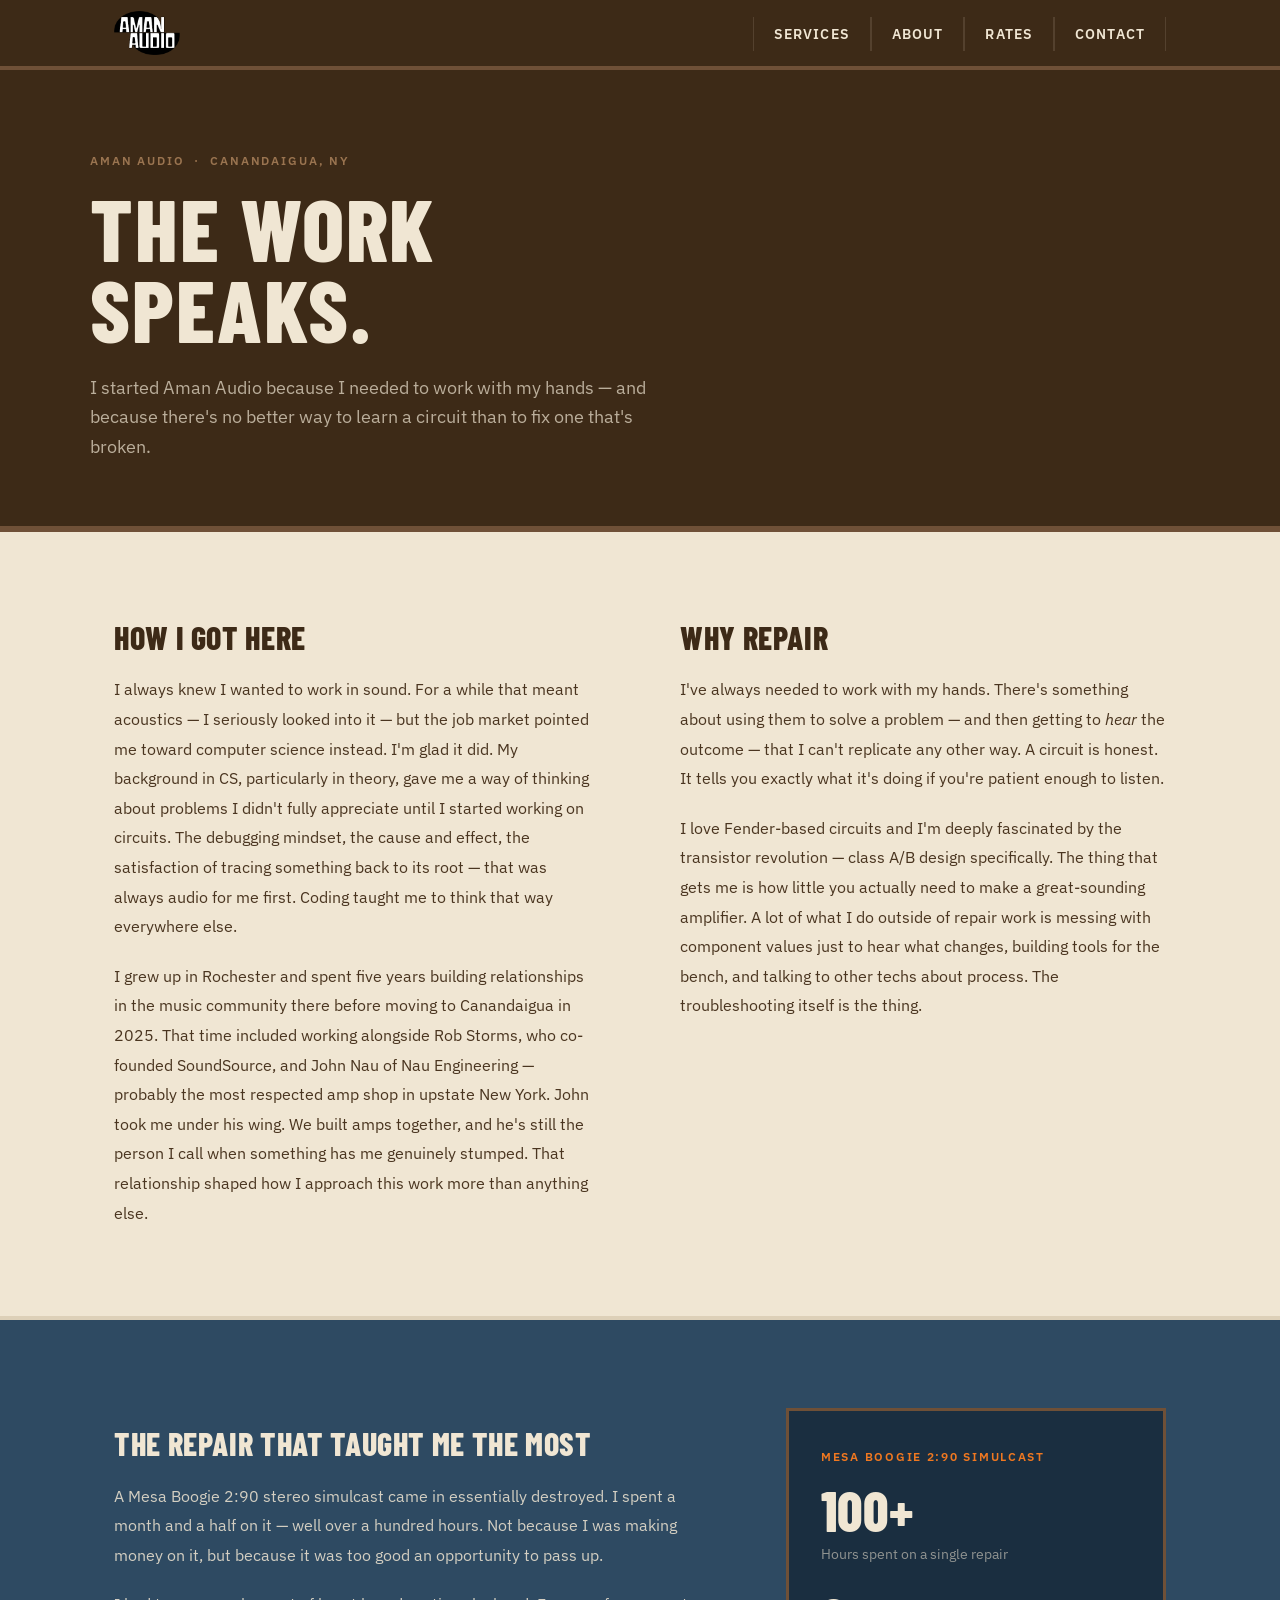
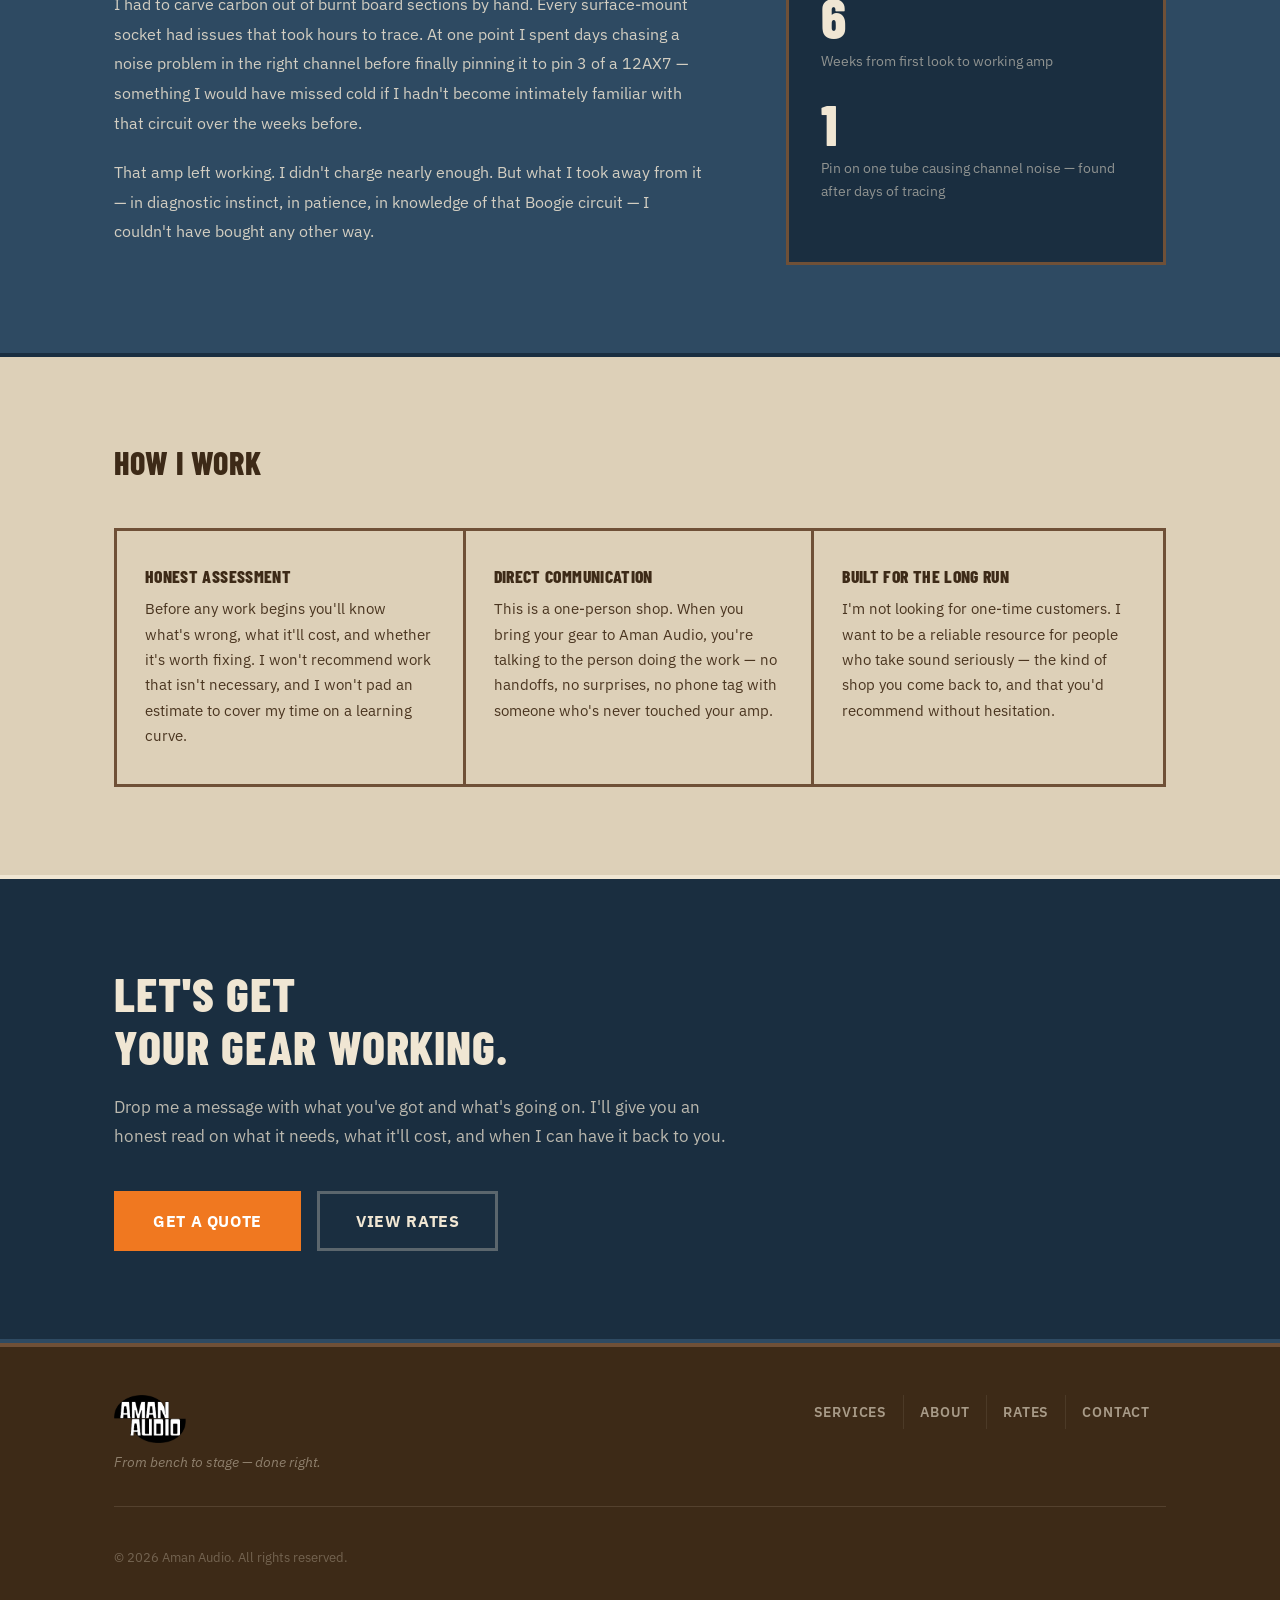
==== about.html @ 06f16668 "Add about page and update nav links Full about page with origin story, Rochester community/mentorshi" ====
<!DOCTYPE html>
<html lang="en">
<head>
  <meta charset="UTF-8" />
  <meta name="viewport" content="width=device-width, initial-scale=1.0" />
  <title>About — Aman Audio | Canandaigua, NY</title>
  <meta name="description" content="The story behind Aman Audio — amp repair, custom builds, and electronics work in Canandaigua, NY." />

  <link rel="canonical" href="https://amanaudio.com/about.html" />
  <link rel="preconnect" href="https://fonts.googleapis.com" />
  <link rel="preconnect" href="https://fonts.gstatic.com" crossorigin />
  <link href="https://fonts.googleapis.com/css2?family=Barlow+Condensed:wght@700;800&family=IBM+Plex+Sans:wght@400;500;600&display=swap" rel="stylesheet" />
  <link rel="stylesheet" href="style.css" />
  <style>
    /* ── Page-specific layout ── */
    .about-hero {
      background: var(--brown-dark);
      border-bottom: 6px solid var(--brown);
      padding: 5rem 1.5rem 4rem;
    }

    .about-hero-inner {
      max-width: 1100px;
      margin: 0 auto;
    }

    .about-hero-label {
      font-size: 0.78rem;
      font-weight: 600;
      letter-spacing: 0.15em;
      text-transform: uppercase;
      color: var(--brown-light);
      margin-bottom: 1rem;
    }

    .about-hero h1 {
      font-size: clamp(3rem, 7vw, 5.5rem);
      color: var(--cream);
      line-height: 0.92;
      margin-bottom: 1.5rem;
    }

    .about-hero-sub {
      font-size: 1.1rem;
      color: var(--cream);
      opacity: 0.7;
      max-width: 52ch;
      line-height: 1.7;
    }

    /* ── Story section ── */
    .story {
      background: var(--cream);
      padding: 5.5rem 0;
      border-bottom: 4px solid var(--cream-dark);
    }

    .story-grid {
      display: grid;
      grid-template-columns: 1fr 1fr;
      gap: 5rem;
      align-items: start;
    }

    .story-col h2 {
      font-size: clamp(1.5rem, 2.5vw, 2rem);
      color: var(--brown-dark);
      margin-bottom: 1.25rem;
    }

    .story-col p {
      color: var(--text-mid);
      font-size: 1rem;
      line-height: 1.85;
      margin-bottom: 1.25rem;
    }

    .story-col p:last-child {
      margin-bottom: 0;
    }

    /* ── Mesa callout ── */
    .mesa {
      background: var(--blue-dark);
      padding: 5.5rem 0;
      border-bottom: 4px solid var(--blue-deeper);
    }

    .mesa-inner {
      display: grid;
      grid-template-columns: 1fr 380px;
      gap: 5rem;
      align-items: center;
    }

    .mesa-text h2 {
      font-size: clamp(1.5rem, 2.5vw, 2rem);
      color: var(--cream);
      margin-bottom: 1.25rem;
    }

    .mesa-text p {
      color: var(--cream);
      opacity: 0.85;
      font-size: 1rem;
      line-height: 1.85;
      margin-bottom: 1.25rem;
    }

    .mesa-text p:last-child {
      margin-bottom: 0;
    }

    .mesa-callout {
      background: var(--blue-deeper);
      border: 3px solid var(--brown);
      padding: 2.25rem 2rem;
    }

    .mesa-callout-label {
      font-size: 0.72rem;
      font-weight: 600;
      letter-spacing: 0.15em;
      text-transform: uppercase;
      color: var(--amber);
      margin-bottom: 1rem;
    }

    .mesa-callout-stat {
      font-family: 'Barlow Condensed', 'Arial Narrow', sans-serif;
      font-size: 3.5rem;
      font-weight: 800;
      line-height: 1;
      color: var(--cream);
      margin-bottom: 0.25rem;
    }

    .mesa-callout-desc {
      font-size: 0.9rem;
      color: var(--cream);
      opacity: 0.55;
      line-height: 1.6;
      margin-bottom: 2rem;
    }

    .mesa-callout-stat + .mesa-callout-desc {
      margin-bottom: 1.5rem;
    }

    /* ── Approach section ── */
    .approach {
      background: var(--cream-dark);
      padding: 5.5rem 0;
      border-bottom: 4px solid var(--cream);
    }

    .approach h2 {
      font-size: clamp(1.5rem, 2.5vw, 2rem);
      color: var(--brown-dark);
      margin-bottom: 3rem;
    }

    .approach-grid {
      display: grid;
      grid-template-columns: repeat(3, 1fr);
      gap: 0;
      border: 3px solid var(--brown);
    }

    .approach-item {
      padding: 2.25rem 1.75rem;
      border-right: 3px solid var(--brown);
    }

    .approach-item:last-child {
      border-right: none;
    }

    .approach-item h3 {
      font-size: 1.1rem;
      color: var(--brown-dark);
      margin-bottom: 0.6rem;
    }

    .approach-item p {
      color: var(--text-mid);
      font-size: 0.93rem;
      line-height: 1.7;
    }

    /* ── CTA section ── */
    .about-cta {
      background: var(--blue-deeper);
      padding: 5.5rem 0;
      border-bottom: 4px solid var(--blue-dark);
    }

    .about-cta-inner {
      max-width: 640px;
    }

    .about-cta h2 {
      font-size: clamp(2rem, 4vw, 3rem);
      color: var(--cream);
      margin-bottom: 1.25rem;
    }

    .about-cta p {
      color: var(--cream);
      opacity: 0.75;
      font-size: 1.05rem;
      line-height: 1.75;
      margin-bottom: 2.5rem;
    }

    .about-cta-links {
      display: flex;
      gap: 1rem;
      flex-wrap: wrap;
    }

    /* ── Responsive ── */
    @media (max-width: 960px) {
      .story-grid,
      .mesa-inner {
        grid-template-columns: 1fr;
        gap: 3rem;
      }

      .approach-grid {
        grid-template-columns: 1fr;
      }

      .approach-item {
        border-right: none;
        border-bottom: 3px solid var(--brown);
      }

      .approach-item:last-child {
        border-bottom: none;
      }
    }

    @media (max-width: 640px) {
      .about-hero {
        padding: 4rem 1.5rem 3rem;
      }

      .story,
      .mesa,
      .approach,
      .about-cta {
        padding: 4rem 0;
      }
    }
  </style>
</head>
<body>

  <!-- HEADER / NAV -->
  <header class="site-header" id="top">
    <nav class="nav-inner">
      <a href="/" class="logo"><img src="logo-bw.png" alt="Aman Audio" class="logo-img" /></a>
      <button class="nav-toggle" aria-label="Toggle navigation" aria-expanded="false">
        <span></span><span></span><span></span>
      </button>
      <ul class="nav-links">
        <li><a href="/#services">Services</a></li>
        <li><a href="/about.html" aria-current="page">About</a></li>
        <li><a href="/rates.html">Rates</a></li>
        <li><a href="/#contact">Contact</a></li>
      </ul>
    </nav>
  </header>

  <main>

    <!-- HERO -->
    <section class="about-hero">
      <div class="about-hero-inner">
        <p class="about-hero-label">Aman Audio &nbsp;·&nbsp; Canandaigua, NY</p>
        <h1>The Work<br>Speaks.</h1>
        <p class="about-hero-sub">
          I started Aman Audio because I needed to work with my hands — and because
          there's no better way to learn a circuit than to fix one that's broken.
        </p>
      </div>
    </section>

    <!-- STORY -->
    <section class="story">
      <div class="container">
        <div class="story-grid">
          <div class="story-col">
            <h2>How I Got Here</h2>
            <p>
              I always knew I wanted to work in sound. For a while that meant acoustics —
              I seriously looked into it — but the job market pointed me toward computer
              science instead. I'm glad it did. My background in CS, particularly in theory,
              gave me a way of thinking about problems I didn't fully appreciate until I
              started working on circuits. The debugging mindset, the cause and effect, the
              satisfaction of tracing something back to its root — that was always audio
              for me first. Coding taught me to think that way everywhere else.
            </p>
            <p>
              I grew up in Rochester and spent five years building relationships in the
              music community there before moving to Canandaigua in 2025. That time
              included working alongside Rob Storms, who co-founded SoundSource, and
              John Nau of Nau Engineering — probably the most respected amp shop in
              upstate New York. John took me under his wing. We built amps together,
              and he's still the person I call when something has me genuinely stumped.
              That relationship shaped how I approach this work more than anything else.
            </p>
          </div>
          <div class="story-col">
            <h2>Why Repair</h2>
            <p>
              I've always needed to work with my hands. There's something about using
              them to solve a problem — and then getting to <em>hear</em> the outcome —
              that I can't replicate any other way. A circuit is honest. It tells you
              exactly what it's doing if you're patient enough to listen.
            </p>
            <p>
              I love Fender-based circuits and I'm deeply fascinated by the transistor
              revolution — class A/B design specifically. The thing that gets me is how
              little you actually need to make a great-sounding amplifier. A lot of what
              I do outside of repair work is messing with component values just to hear
              what changes, building tools for the bench, and talking to other techs
              about process. The troubleshooting itself is the thing.
            </p>
          </div>
        </div>
      </div>
    </section>

    <!-- MESA BOOGIE STORY -->
    <section class="mesa">
      <div class="container">
        <div class="mesa-inner">
          <div class="mesa-text">
            <h2>The Repair That Taught Me the Most</h2>
            <p>
              A Mesa Boogie 2:90 stereo simulcast came in essentially destroyed. I spent
              a month and a half on it — well over a hundred hours. Not because I was
              making money on it, but because it was too good an opportunity to pass up.
            </p>
            <p>
              I had to carve carbon out of burnt board sections by hand. Every
              surface-mount socket had issues that took hours to trace. At one point
              I spent days chasing a noise problem in the right channel before finally
              pinning it to pin 3 of a 12AX7 — something I would have missed cold if I
              hadn't become intimately familiar with that circuit over the weeks before.
            </p>
            <p>
              That amp left working. I didn't charge nearly enough. But what I took away
              from it — in diagnostic instinct, in patience, in knowledge of that Boogie
              circuit — I couldn't have bought any other way.
            </p>
          </div>
          <div class="mesa-callout">
            <p class="mesa-callout-label">Mesa Boogie 2:90 Simulcast</p>
            <div class="mesa-callout-stat">100+</div>
            <p class="mesa-callout-desc">Hours spent on a single repair</p>
            <div class="mesa-callout-stat">6</div>
            <p class="mesa-callout-desc">Weeks from first look to working amp</p>
            <div class="mesa-callout-stat">1</div>
            <p class="mesa-callout-desc">Pin on one tube causing channel noise — found after days of tracing</p>
          </div>
        </div>
      </div>
    </section>

    <!-- APPROACH -->
    <section class="approach">
      <div class="container">
        <h2>How I Work</h2>
        <div class="approach-grid">
          <div class="approach-item">
            <h3>Honest Assessment</h3>
            <p>
              Before any work begins you'll know what's wrong, what it'll cost, and
              whether it's worth fixing. I won't recommend work that isn't necessary,
              and I won't pad an estimate to cover my time on a learning curve.
            </p>
          </div>
          <div class="approach-item">
            <h3>Direct Communication</h3>
            <p>
              This is a one-person shop. When you bring your gear to Aman Audio, you're
              talking to the person doing the work — no handoffs, no surprises, no
              phone tag with someone who's never touched your amp.
            </p>
          </div>
          <div class="approach-item">
            <h3>Built for the Long Run</h3>
            <p>
              I'm not looking for one-time customers. I want to be a reliable resource
              for people who take sound seriously — the kind of shop you come back to,
              and that you'd recommend without hesitation.
            </p>
          </div>
        </div>
      </div>
    </section>

    <!-- CTA -->
    <section class="about-cta">
      <div class="container">
        <div class="about-cta-inner">
          <h2>Let's Get<br>Your Gear Working.</h2>
          <p>
            Drop me a message with what you've got and what's going on. I'll give you
            an honest read on what it needs, what it'll cost, and when I can have it
            back to you.
          </p>
          <div class="about-cta-links">
            <a href="/#contact" class="btn btn-primary">Get a Quote</a>
            <a href="/rates.html" class="btn btn-secondary">View Rates</a>
          </div>
        </div>
      </div>
    </section>

  </main>

  <!-- FOOTER -->
  <footer class="site-footer">
    <div class="container">
      <div class="footer-inner">
        <div class="footer-brand">
          <a href="/" class="logo">
            <img src="logo-bw.png" alt="Aman Audio" class="logo-img footer-logo-img" />
          </a>
          <p class="footer-tagline">From bench to stage — done right.</p>
        </div>
        <nav class="footer-nav" aria-label="Footer navigation">
          <a href="/#services">Services</a>
          <a href="/about.html">About</a>
          <a href="/rates.html">Rates</a>
          <a href="/#contact">Contact</a>
        </nav>
      </div>
      <p class="footer-copy">&copy; 2026 Aman Audio. All rights reserved.</p>
    </div>
  </footer>

  <script src="main.js"></script>
</body>
</html>
---- style.css ----
/* ===========================
   DESIGN SYSTEM
   =========================== */
:root {
  --brown:       #6f5037;   /* anchor brown */
  --brown-dark:  #3d2a17;   /* deep brown — header, footer */
  --brown-light: #9a7450;   /* lighter brown for accents */
  --blue:        #658fab;   /* dusty blue */
  --blue-dark:   #2e4a62;   /* deep blue — dark sections */
  --blue-deeper: #1a2e40;   /* very deep blue — contact */
  --amber:       #f07820;   /* CTA / highlight */
  --cream:       #f0e6d3;   /* light section bg */
  --cream-dark:  #ddd0b8;   /* alternate light bg */
  --text-dark:   #1e1008;   /* on light backgrounds */
  --text-mid:    #4a3520;   /* secondary text on light */
  --text-light:  #f0e6d3;   /* on dark backgrounds */

  --font-heading: 'Barlow Condensed', 'Arial Narrow', sans-serif;
  --font-body:    'IBM Plex Sans', system-ui, sans-serif;

  --transition: 200ms ease;
}

/* ===========================
   RESET & BASE
   =========================== */
*, *::before, *::after {
  box-sizing: border-box;
  margin: 0;
  padding: 0;
}

html {
  scroll-behavior: smooth;
  font-size: 16px;
}

body {
  font-family: var(--font-body);
  color: var(--text-dark);
  background: var(--brown-dark);
  line-height: 1.65;
  -webkit-font-smoothing: antialiased;
}

img { max-width: 100%; display: block; }
a   { color: inherit; text-decoration: none; }
ul  { list-style: none; }

/* ===========================
   TYPOGRAPHY
   =========================== */
h1, h2, h3 {
  font-family: var(--font-heading);
  font-weight: 800;
  line-height: 1.1;
  text-transform: uppercase;
  letter-spacing: 0.02em;
}

.section-title {
  font-size: clamp(1.75rem, 3vw, 2.5rem);
  margin-bottom: 0.6rem;
}

.section-subtitle {
  max-width: 56ch;
  margin-bottom: 3rem;
  font-size: 1.05rem;
}

/* ===========================
   UTILITIES
   =========================== */
.container {
  max-width: 1100px;
  margin: 0 auto;
  padding: 0 1.5rem;
}

.hidden { display: none; }

/* ===========================
   BUTTONS
   =========================== */
.btn {
  display: inline-block;
  padding: 0.85rem 2.25rem;
  font-family: var(--font-body);
  font-size: 1rem;
  font-weight: 700;
  cursor: pointer;
  transition: background var(--transition), color var(--transition), border-color var(--transition);
  border: 3px solid transparent;
  text-align: center;
  letter-spacing: 0.04em;
  text-transform: uppercase;
}

.btn-primary {
  background: var(--amber);
  color: #fff;
  border-color: var(--amber);
}

.btn-primary:hover,
.btn-primary:focus-visible {
  background: transparent;
  color: var(--amber);
}

.btn-secondary {
  background: transparent;
  color: var(--cream);
  border-color: rgba(240, 230, 211, 0.3);
}

.btn-secondary:hover,
.btn-secondary:focus-visible {
  border-color: var(--cream);
  color: var(--cream);
}

.btn-full {
  width: 100%;
  display: block;
}

/* ===========================
   HEADER / NAV
   =========================== */
.site-header {
  position: sticky;
  top: 0;
  z-index: 100;
  background: var(--brown-dark);
  border-bottom: 4px solid var(--brown);
}

.nav-inner {
  max-width: 1100px;
  margin: 0 auto;
  padding: 0 1.5rem;
  display: flex;
  align-items: center;
  justify-content: space-between;
  height: 66px;
}

.logo {
  display: flex;
  align-items: center;
}

.logo-img {
  height: 44px;
  width: auto;
  display: block;
  transition: opacity var(--transition);
}

.logo:hover .logo-img { opacity: 0.85; }

.nav-links {
  display: flex;
  gap: 0;
  align-items: center;
}

.nav-links a {
  color: var(--text-light);
  font-size: 0.88rem;
  font-weight: 600;
  letter-spacing: 0.08em;
  text-transform: uppercase;
  padding: 0.5rem 1.25rem;
  border-left: 1px solid rgba(240, 230, 211, 0.12);
  transition: background var(--transition), color var(--transition);
}

.nav-links a:last-child {
  border-right: 1px solid rgba(240, 230, 211, 0.12);
}

.nav-links a:hover,
.nav-links a:focus-visible {
  background: var(--brown);
  color: var(--cream);
}

/* Mobile nav toggle */
.nav-toggle {
  display: none;
  flex-direction: column;
  gap: 5px;
  background: none;
  border: none;
  cursor: pointer;
  padding: 4px;
}

.nav-toggle span {
  display: block;
  width: 24px;
  height: 2px;
  background: var(--text-light);
  transition: transform var(--transition), opacity var(--transition);
}

.nav-toggle.open span:nth-child(1) { transform: translateY(7px) rotate(45deg); }
.nav-toggle.open span:nth-child(2) { opacity: 0; }
.nav-toggle.open span:nth-child(3) { transform: translateY(-7px) rotate(-45deg); }

/* ===========================
   HERO
   =========================== */
.hero {
  position: relative;
  min-height: 88vh;
  display: flex;
  align-items: center;
  background: var(--brown-dark);
  border-bottom: 6px solid var(--brown);
  padding: 6rem 1.5rem;
}

.hero-content {
  position: relative;
  z-index: 1;
  max-width: 720px;
}

.hero-logo {
  height: clamp(56px, 8vw, 88px);
  width: auto;
  margin-bottom: 0;
}

.hero-rule {
  width: 100%;
  height: 5px;
  background: var(--amber);
  margin: 1.75rem 0 2rem;
}

.hero-location {
  font-size: 0.78rem;
  letter-spacing: 0.15em;
  text-transform: uppercase;
  color: var(--brown-light);
  margin-bottom: 1.25rem;
}

.hero-title {
  display: block;
  font-size: clamp(4rem, 10vw, 8rem);
  line-height: 0.88;
  color: var(--cream);
  letter-spacing: -0.01em;
  margin-bottom: 2rem;
  text-transform: uppercase;
}

.hero-body {
  color: var(--cream);
  opacity: 0.85;
  font-size: 1.1rem;
  max-width: 50ch;
  margin-bottom: 2rem;
  line-height: 1.75;
}

.hero-actions {
  display: flex;
  gap: 0.75rem;
  flex-wrap: wrap;
  margin-bottom: 1.75rem;
}

.hero-contact {
  display: flex;
  align-items: center;
  gap: 0.75rem;
  font-size: 0.85rem;
  letter-spacing: 0.03em;
}

.hero-contact a {
  color: var(--cream);
  opacity: 0.6;
  transition: opacity var(--transition);
}

.hero-contact a:hover { opacity: 1; }

.hero-contact-divider {
  color: var(--brown);
}

/* ===========================
   SERVICES — cream block
   =========================== */
.services {
  background: var(--cream);
  padding: 5.5rem 0;
  border-bottom: 4px solid var(--cream-dark);
}

.services .section-title { color: var(--brown-dark); }
.services .section-subtitle { color: var(--text-mid); }

.services-grid {
  display: grid;
  grid-template-columns: repeat(4, 1fr);
  gap: 0;
  border: 3px solid var(--brown);
}

.service-card {
  background: var(--cream);
  padding: 2.25rem 1.75rem;
  border-right: 3px solid var(--brown);
  transition: background var(--transition);
}

.service-card:last-child {
  border-right: none;
}

.service-card:hover {
  background: var(--brown-dark);
}

.service-card:hover h3,
.service-card:hover p,
.service-card:hover .service-icon {
  color: var(--cream);
}

.service-icon {
  width: 44px;
  height: 44px;
  color: var(--brown);
  margin-bottom: 1.25rem;
  transition: color var(--transition);
}

.service-card h3 {
  font-family: var(--font-heading);
  font-size: 1.2rem;
  color: var(--brown-dark);
  margin-bottom: 0.6rem;
  transition: color var(--transition);
}

.service-card p {
  color: var(--text-mid);
  font-size: 0.93rem;
  line-height: 1.7;
  transition: color var(--transition);
}

/* ===========================
   ABOUT — blue block
   =========================== */
.about {
  background: var(--blue-dark);
  padding: 5.5rem 0;
  border-bottom: 4px solid var(--blue-deeper);
}

.about-grid {
  display: grid;
  grid-template-columns: 1fr 340px;
  gap: 5rem;
  align-items: center;
}

.about-text .section-title { color: var(--cream); }

.about-text p {
  color: var(--cream);
  opacity: 0.88;
  margin-bottom: 1.25rem;
  font-size: 1.02rem;
  line-height: 1.8;
}

.about-accent-inner {
  background: var(--blue-deeper);
  border: 3px solid var(--brown);
  padding: 2.5rem 2rem;
  position: relative;
}

.about-accent-inner::before {
  content: '\201C';
  position: absolute;
  top: -1rem;
  left: 1.5rem;
  font-family: Georgia, serif;
  font-size: 5rem;
  color: var(--brown);
  line-height: 1;
}

.about-quote {
  font-family: var(--font-body);
  font-style: italic;
  font-size: 1.15rem;
  color: var(--cream);
  line-height: 1.55;
  margin-bottom: 1rem;
}

.about-attr {
  font-size: 0.82rem;
  color: var(--amber);
  letter-spacing: 0.06em;
  text-transform: uppercase;
  font-weight: 600;
}

/* ===========================
   WHY AMAN AUDIO — cream-dark block
   =========================== */
.why {
  background: var(--cream-dark);
  padding: 5.5rem 0;
  border-bottom: 4px solid var(--cream);
}

.why .section-title { color: var(--brown-dark); }

.why-grid {
  display: grid;
  grid-template-columns: repeat(4, 1fr);
  gap: 0;
  margin-top: 3rem;
  border: 3px solid var(--brown);
}

.why-item {
  text-align: center;
  padding: 2rem 1.5rem;
  border-right: 3px solid var(--brown);
}

.why-item:last-child {
  border-right: none;
}

.why-icon {
  width: 44px;
  height: 44px;
  margin: 0 auto 1.25rem;
  color: var(--brown);
}

.why-item h3 {
  font-family: var(--font-heading);
  font-size: 1.1rem;
  color: var(--brown-dark);
  margin-bottom: 0.5rem;
}

.why-item p {
  color: var(--text-mid);
  font-size: 0.91rem;
  line-height: 1.7;
}

/* ===========================
   CONTACT — deep blue block
   =========================== */
.contact {
  background: var(--blue-deeper);
  padding: 5.5rem 0;
  border-bottom: 4px solid var(--blue-dark);
}

.contact-grid {
  display: grid;
  grid-template-columns: 1fr 520px;
  gap: 5rem;
  align-items: start;
}

.contact-info .section-title { color: var(--cream); }

.contact-info > p {
  color: var(--cream);
  opacity: 0.8;
  margin-bottom: 2.5rem;
  font-size: 1.02rem;
}

.contact-details p {
  color: var(--cream);
  opacity: 0.85;
  margin-bottom: 1.5rem;
  line-height: 1.6;
}

.contact-details strong {
  display: block;
  font-size: 0.78rem;
  letter-spacing: 0.1em;
  text-transform: uppercase;
  color: var(--amber);
  margin-bottom: 0.2rem;
  font-weight: 700;
}

.contact-details a {
  color: var(--cream);
  transition: color var(--transition);
}

.contact-details a:hover { color: var(--amber); }

/* Form */
.contact-form {
  background: var(--blue-dark);
  border: 3px solid var(--brown);
  padding: 2.5rem;
}

.form-group {
  margin-bottom: 1.25rem;
}

.form-group label {
  display: block;
  font-size: 0.78rem;
  font-weight: 700;
  letter-spacing: 0.08em;
  text-transform: uppercase;
  color: var(--cream);
  opacity: 0.7;
  margin-bottom: 0.45rem;
}

.form-group input,
.form-group select,
.form-group textarea {
  width: 100%;
  background: var(--blue-deeper);
  border: 2px solid rgba(240, 230, 211, 0.2);
  color: var(--text-light);
  font-family: var(--font-body);
  font-size: 0.97rem;
  padding: 0.75rem 1rem;
  transition: border-color var(--transition);
  -webkit-appearance: none;
  appearance: none;
}

.form-group select {
  background-image: url("data:image/svg+xml,%3Csvg xmlns='http://www.w3.org/2000/svg' width='16' height='16' viewBox='0 0 16 16'%3E%3Cpath fill='%23f0e6d3' d='M4 6l4 4 4-4'/%3E%3C/svg%3E");
  background-repeat: no-repeat;
  background-position: right 0.75rem center;
  padding-right: 2.5rem;
  cursor: pointer;
}

.form-group select option {
  background: var(--blue-deeper);
  color: var(--text-light);
}

.form-group input::placeholder,
.form-group textarea::placeholder {
  color: rgba(240, 230, 211, 0.3);
}

.form-group input:focus,
.form-group select:focus,
.form-group textarea:focus {
  outline: none;
  border-color: var(--amber);
}

.form-group textarea {
  resize: vertical;
  min-height: 120px;
}

/* ===========================
   FOOTER — brown-dark block
   =========================== */
.site-footer {
  background: var(--brown-dark);
  border-top: 4px solid var(--brown);
  padding: 3rem 0 2rem;
}

.footer-inner {
  display: flex;
  align-items: flex-start;
  justify-content: space-between;
  gap: 2rem;
  margin-bottom: 2.5rem;
  padding-bottom: 2rem;
  border-bottom: 1px solid rgba(240, 230, 211, 0.12);
}

.footer-brand .logo {
  margin-bottom: 0.5rem;
}

.footer-logo-img {
  height: 48px;
  width: auto;
}

.footer-tagline {
  color: var(--cream);
  opacity: 0.45;
  font-style: italic;
  font-size: 0.88rem;
}

.footer-nav {
  display: flex;
  gap: 0;
  align-items: center;
  flex-wrap: wrap;
  align-self: flex-start;
}

.footer-nav a {
  color: var(--cream);
  opacity: 0.6;
  font-size: 0.85rem;
  font-weight: 600;
  letter-spacing: 0.06em;
  text-transform: uppercase;
  padding: 0.35rem 1rem;
  border-left: 1px solid rgba(240, 230, 211, 0.15);
  transition: opacity var(--transition), color var(--transition);
}

.footer-nav a:first-child { border-left: none; }

.footer-nav a:hover {
  opacity: 1;
  color: var(--amber);
}

.footer-copy {
  color: var(--cream);
  opacity: 0.3;
  font-size: 0.8rem;
}

/* ===========================
   RESPONSIVE
   =========================== */
@media (max-width: 960px) {
  .services-grid {
    grid-template-columns: 1fr 1fr;
  }

  .service-card:nth-child(2) { border-right: none; }
  .service-card:nth-child(3) { border-right: 3px solid var(--brown); border-top: 3px solid var(--brown); }
  .service-card:nth-child(4) { border-right: none; border-top: 3px solid var(--brown); }

  .why-grid {
    grid-template-columns: 1fr 1fr;
  }

  .why-item:nth-child(2) { border-right: none; }
  .why-item:nth-child(3) { border-right: 3px solid var(--brown); border-top: 3px solid var(--brown); }
  .why-item:nth-child(4) { border-right: none; border-top: 3px solid var(--brown); }

  .about-grid {
    grid-template-columns: 1fr;
    gap: 3rem;
  }

  .contact-grid {
    grid-template-columns: 1fr;
    gap: 3rem;
  }
}

@media (max-width: 640px) {
  .nav-toggle {
    display: flex;
  }

  .nav-links {
    display: none;
    position: absolute;
    top: 66px;
    left: 0;
    right: 0;
    background: var(--brown-dark);
    flex-direction: column;
    padding: 0;
    border-bottom: 4px solid var(--brown);
  }

  .nav-links.open {
    display: flex;
  }

  .nav-links a {
    border-left: none;
    border-right: none;
    border-top: 1px solid rgba(240, 230, 211, 0.1);
    padding: 1rem 1.5rem;
    text-align: left;
  }

  .nav-inner {
    position: relative;
  }

  .hero {
    min-height: 80vh;
    padding: 5rem 1.5rem;
  }

  .services,
  .about,
  .why,
  .contact {
    padding: 4rem 0;
  }

  .services-grid {
    grid-template-columns: 1fr;
  }

  .service-card {
    border-right: none;
    border-bottom: 3px solid var(--brown);
  }

  .service-card:last-child { border-bottom: none; }

  /* Reset nth-child overrides at mobile */
  .service-card:nth-child(3) { border-top: none; }

  .why-grid {
    grid-template-columns: 1fr;
  }

  .why-item {
    border-right: none;
    border-bottom: 3px solid var(--brown);
  }

  .why-item:last-child { border-bottom: none; }

  .why-item:nth-child(3) { border-top: none; }

  .contact-form { padding: 1.75rem; }

  .footer-inner {
    flex-direction: column;
    gap: 1.5rem;
  }

  .footer-nav {
    gap: 0;
  }

  .footer-nav a:first-child {
    border-left: 1px solid rgba(240, 230, 211, 0.15);
  }
}
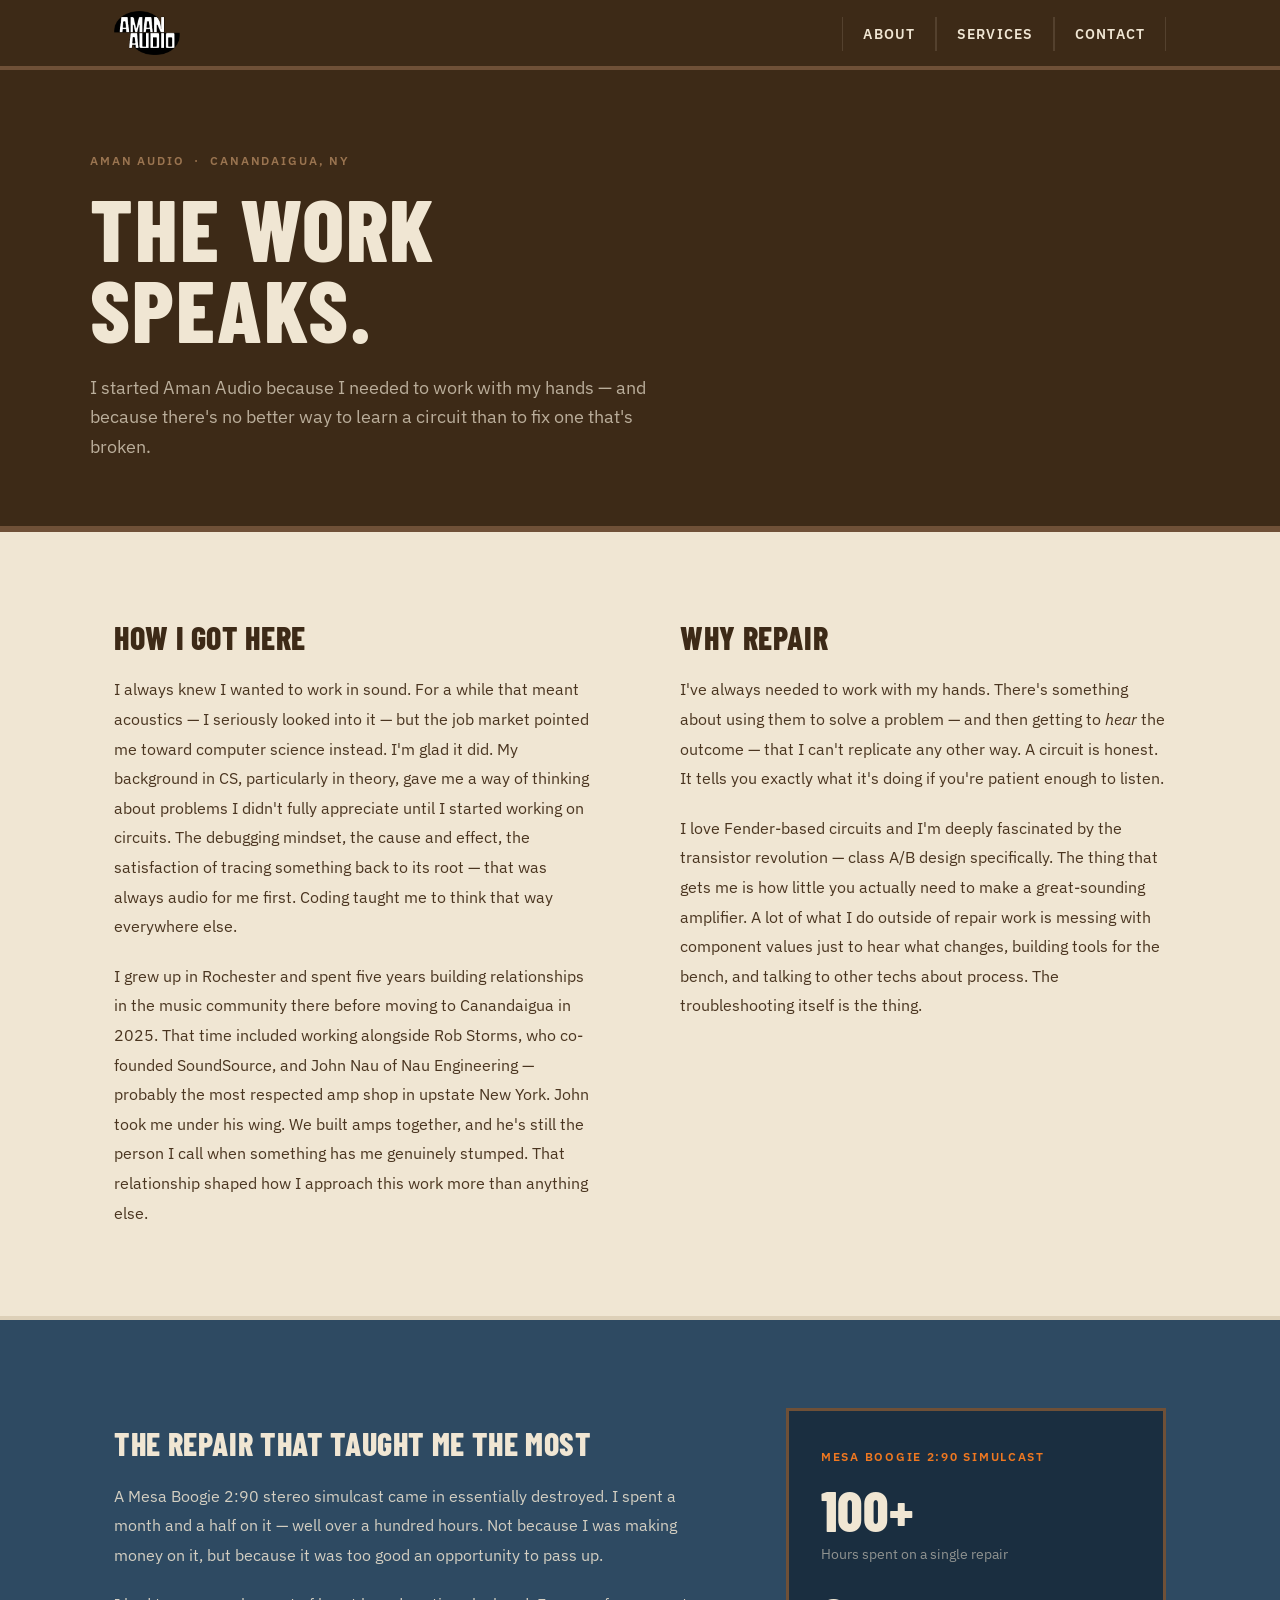
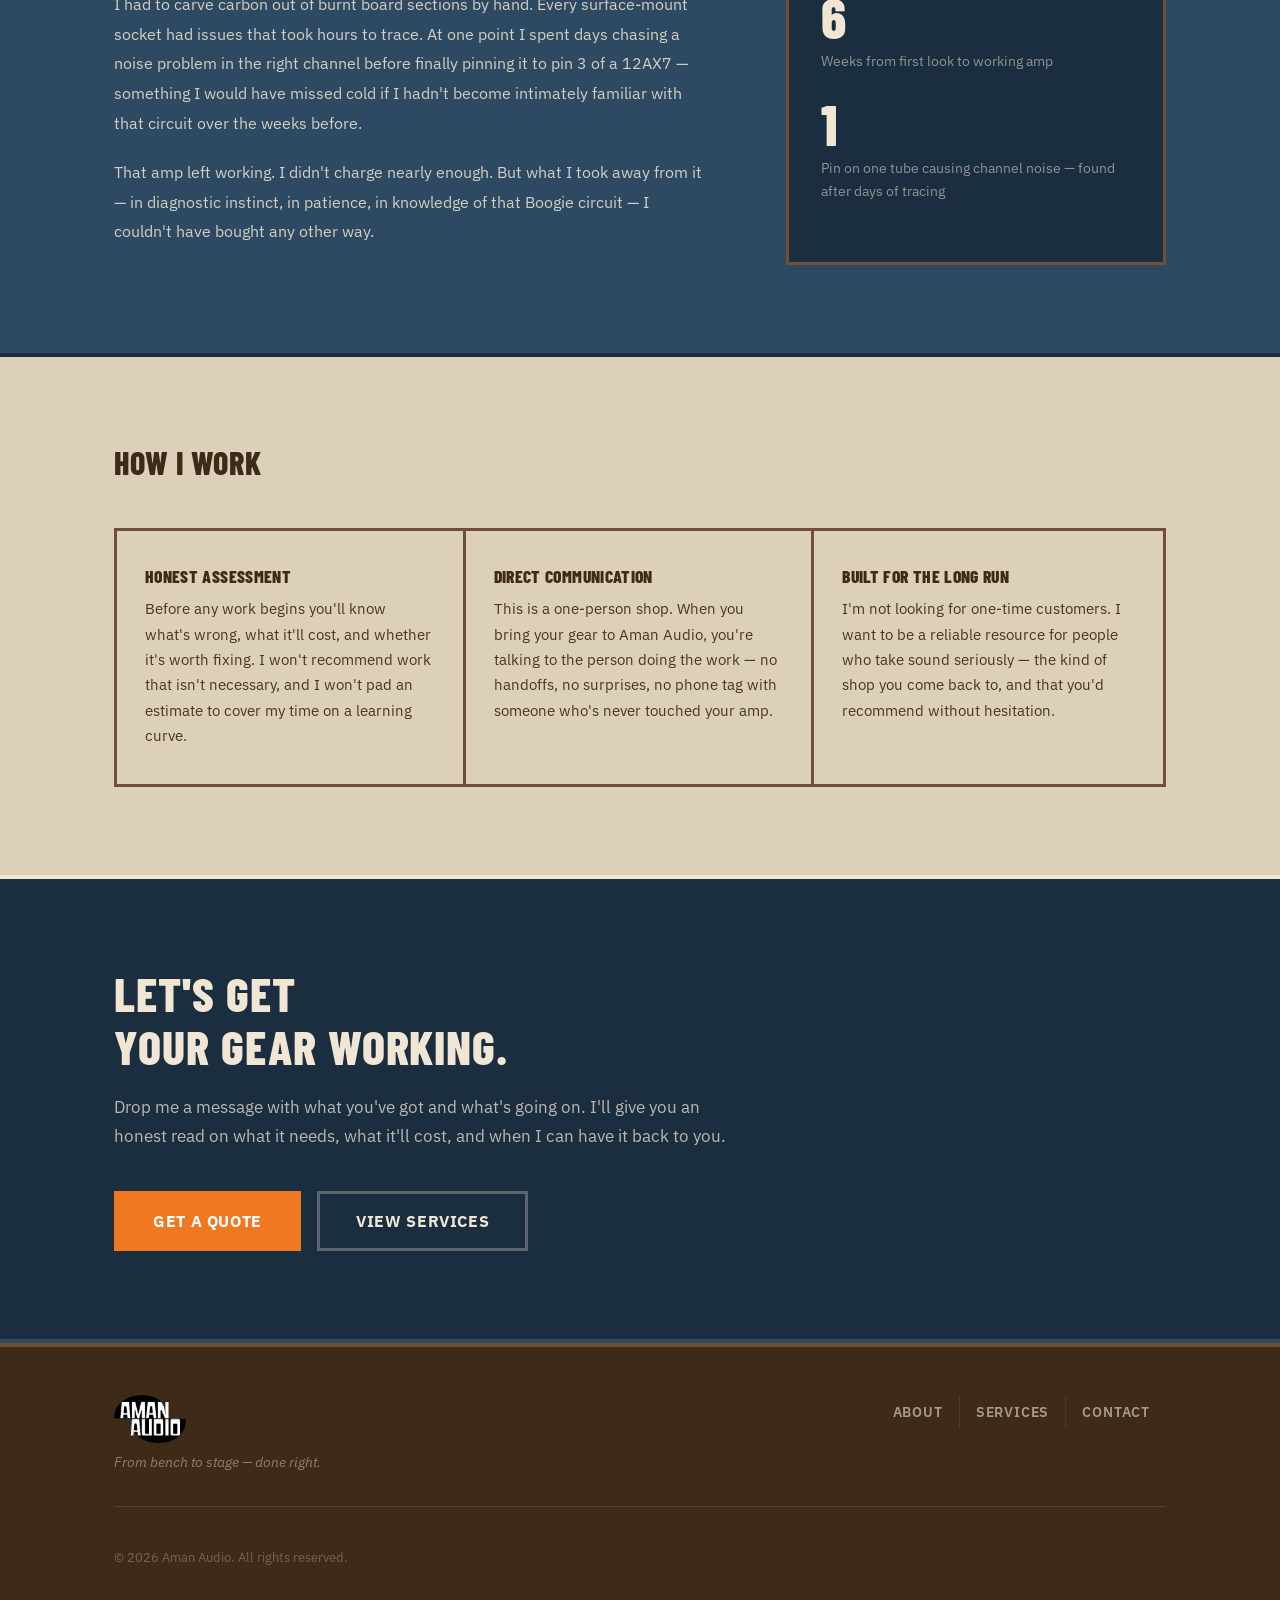
==== commit 6fd6c834: "Replace rates page with services page, remove public pricing - Add services.html with service descri" ====
--- a/about.html
+++ b/about.html
@@ -265,9 +265,8 @@
         <span></span><span></span><span></span>
       </button>
       <ul class="nav-links">
-        <li><a href="/#services">Services</a></li>
         <li><a href="/about.html" aria-current="page">About</a></li>
-        <li><a href="/rates.html">Rates</a></li>
+        <li><a href="/services.html">Services</a></li>
         <li><a href="/#contact">Contact</a></li>
       </ul>
     </nav>
@@ -415,7 +414,7 @@
           </p>
           <div class="about-cta-links">
             <a href="/#contact" class="btn btn-primary">Get a Quote</a>
-            <a href="/rates.html" class="btn btn-secondary">View Rates</a>
+            <a href="/services.html" class="btn btn-secondary">View Services</a>
           </div>
         </div>
       </div>
@@ -434,9 +433,8 @@
           <p class="footer-tagline">From bench to stage — done right.</p>
         </div>
         <nav class="footer-nav" aria-label="Footer navigation">
-          <a href="/#services">Services</a>
           <a href="/about.html">About</a>
-          <a href="/rates.html">Rates</a>
+          <a href="/services.html">Services</a>
           <a href="/#contact">Contact</a>
         </nav>
       </div>
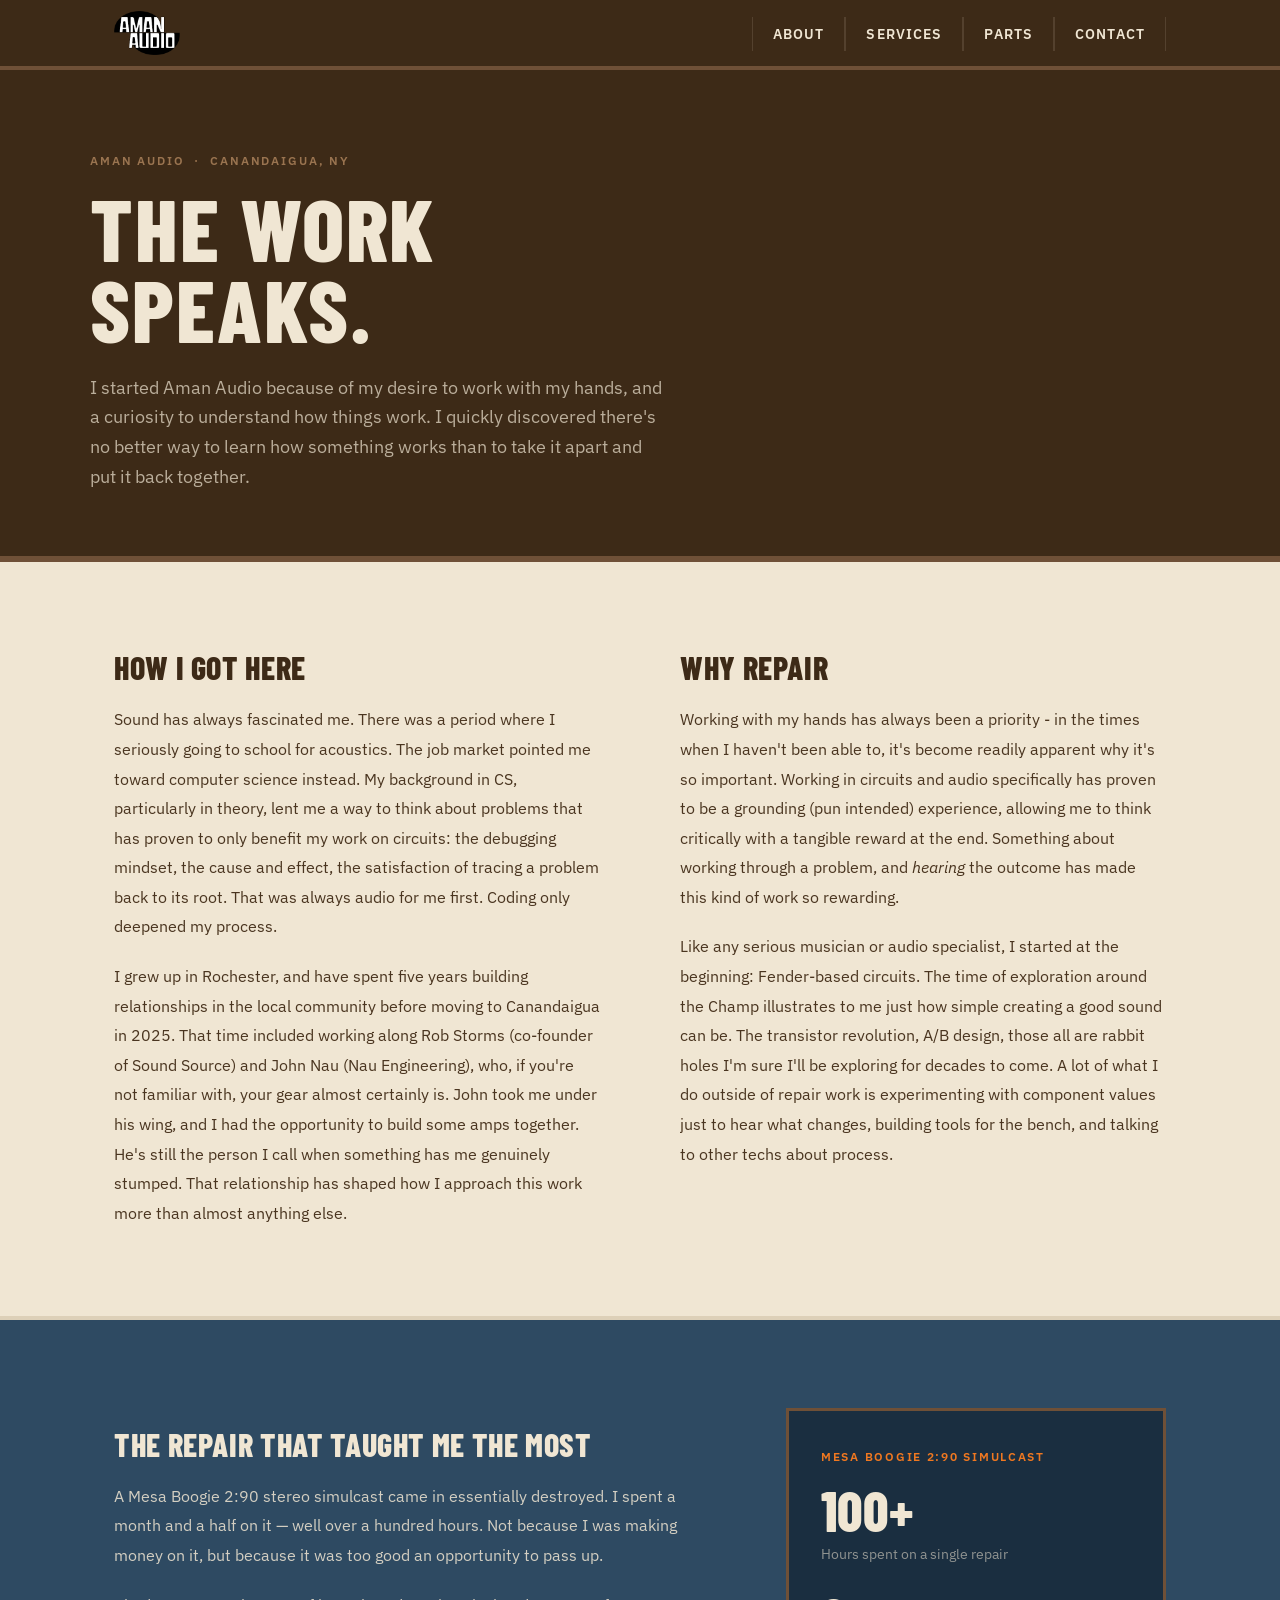
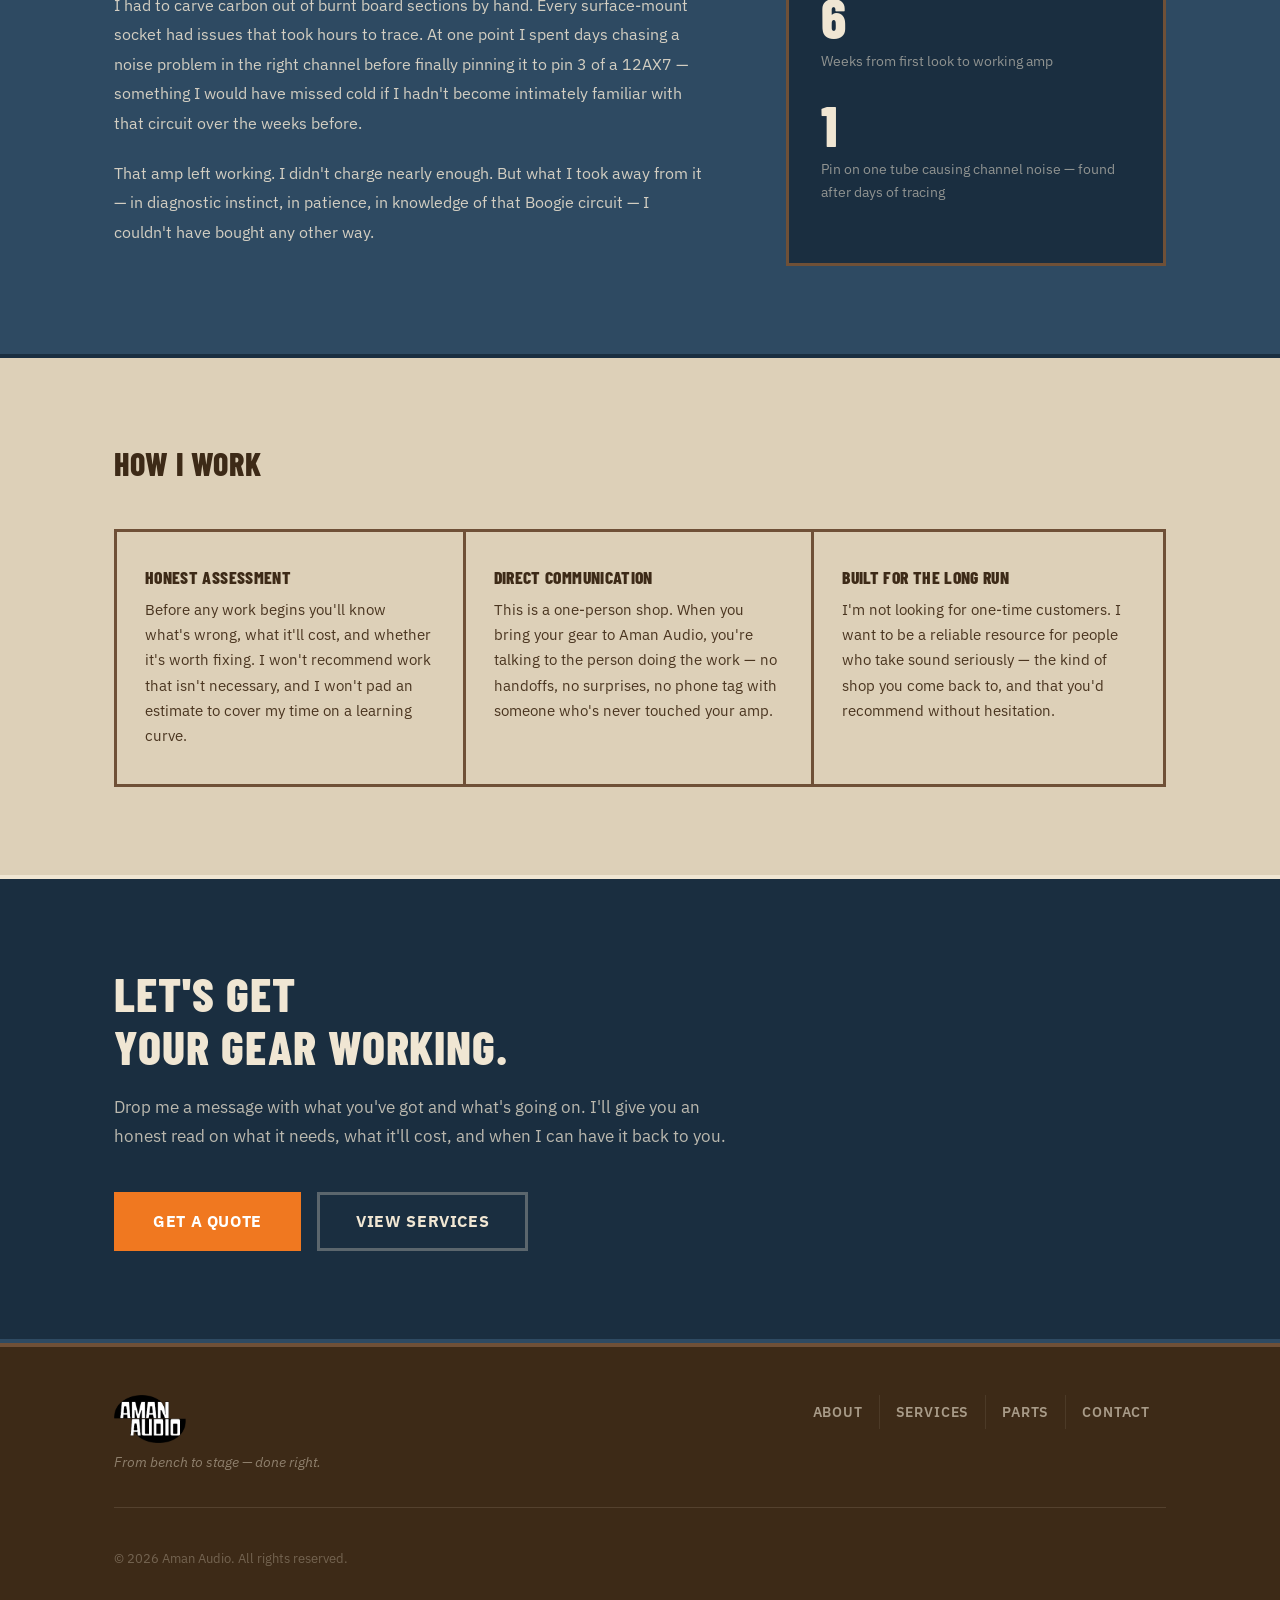
==== commit 7d8b02aa: "Add parts compendium page with 72 indexed parts New page at /parts.html with search, category filter" ====
--- a/about.html
+++ b/about.html
@@ -267,6 +267,7 @@
       <ul class="nav-links">
         <li><a href="/about.html" aria-current="page">About</a></li>
         <li><a href="/services.html">Services</a></li>
+                <li><a href="/parts.html">Parts</a></li>
         <li><a href="/#contact">Contact</a></li>
       </ul>
     </nav>
@@ -280,8 +281,9 @@
         <p class="about-hero-label">Aman Audio &nbsp;·&nbsp; Canandaigua, NY</p>
         <h1>The Work<br>Speaks.</h1>
         <p class="about-hero-sub">
-          I started Aman Audio because I needed to work with my hands — and because
-          there's no better way to learn a circuit than to fix one that's broken.
+          I started Aman Audio because of my desire to work with my hands, and a curiosity
+          to understand how things work. I quickly discovered there's no better way to learn 
+          how something works than to take it apart and put it back together.
         </p>
       </div>
     </section>
@@ -293,39 +295,39 @@
           <div class="story-col">
             <h2>How I Got Here</h2>
             <p>
-              I always knew I wanted to work in sound. For a while that meant acoustics —
-              I seriously looked into it — but the job market pointed me toward computer
-              science instead. I'm glad it did. My background in CS, particularly in theory,
-              gave me a way of thinking about problems I didn't fully appreciate until I
-              started working on circuits. The debugging mindset, the cause and effect, the
-              satisfaction of tracing something back to its root — that was always audio
-              for me first. Coding taught me to think that way everywhere else.
-            </p>
-            <p>
-              I grew up in Rochester and spent five years building relationships in the
-              music community there before moving to Canandaigua in 2025. That time
-              included working alongside Rob Storms, who co-founded SoundSource, and
-              John Nau of Nau Engineering — probably the most respected amp shop in
-              upstate New York. John took me under his wing. We built amps together,
-              and he's still the person I call when something has me genuinely stumped.
-              That relationship shaped how I approach this work more than anything else.
+              Sound has always fascinated me. There was a period where I seriously going to school
+              for acoustics. The job market pointed me toward computer science instead. My background in 
+              CS, particularly in theory, lent me a way to think about problems that has proven
+              to only benefit my work on circuits: the debugging mindset, the cause and effect,
+              the satisfaction of tracing a problem back to its root. That was always audio for me first.
+              Coding only deepened my process.
+            </p>
+            <p>
+              I grew up in Rochester, and have spent five years building relationships
+              in the local community before moving to Canandaigua in 2025. That time included
+              working along Rob Storms (co-founder of Sound Source) and John Nau (Nau Engineering),
+              who, if you're not familiar with, your gear almost certainly is. John took me under his wing,
+              and I had the opportunity to build some amps together. He's still the person I call
+              when something has me genuinely stumped. That relationship has shaped how I approach 
+              this work more than almost anything else.
             </p>
           </div>
           <div class="story-col">
             <h2>Why Repair</h2>
             <p>
-              I've always needed to work with my hands. There's something about using
-              them to solve a problem — and then getting to <em>hear</em> the outcome —
-              that I can't replicate any other way. A circuit is honest. It tells you
-              exactly what it's doing if you're patient enough to listen.
-            </p>
-            <p>
-              I love Fender-based circuits and I'm deeply fascinated by the transistor
-              revolution — class A/B design specifically. The thing that gets me is how
-              little you actually need to make a great-sounding amplifier. A lot of what
-              I do outside of repair work is messing with component values just to hear
-              what changes, building tools for the bench, and talking to other techs
-              about process. The troubleshooting itself is the thing.
+              Working with my hands has always been a priority - in the times when I haven't 
+              been able to, it's become readily apparent why it's so important. Working in circuits
+              and audio specifically has proven to be a grounding (pun intended) experience, allowing
+              me to think critically with a tangible reward at the end. Something about working through a problem,
+              and <em> hearing</em> the outcome has made this kind of work so rewarding.
+            </p>
+            <p>
+              Like any serious musician or audio specialist, I started at the beginning: Fender-based circuits.
+              The time of exploration around the Champ illustrates to me just how simple creating a good sound
+              can be. The transistor revolution, A/B design, those all are rabbit holes I'm sure I'll be exploring for 
+              decades to come. A lot of what I do outside of repair work is experimenting with component values
+              just to hear what changes, building tools for the bench, and talking to other techs about process.
+
             </p>
           </div>
         </div>
@@ -435,6 +437,7 @@
         <nav class="footer-nav" aria-label="Footer navigation">
           <a href="/about.html">About</a>
           <a href="/services.html">Services</a>
+                    <a href="/parts.html">Parts</a>
           <a href="/#contact">Contact</a>
         </nav>
       </div>
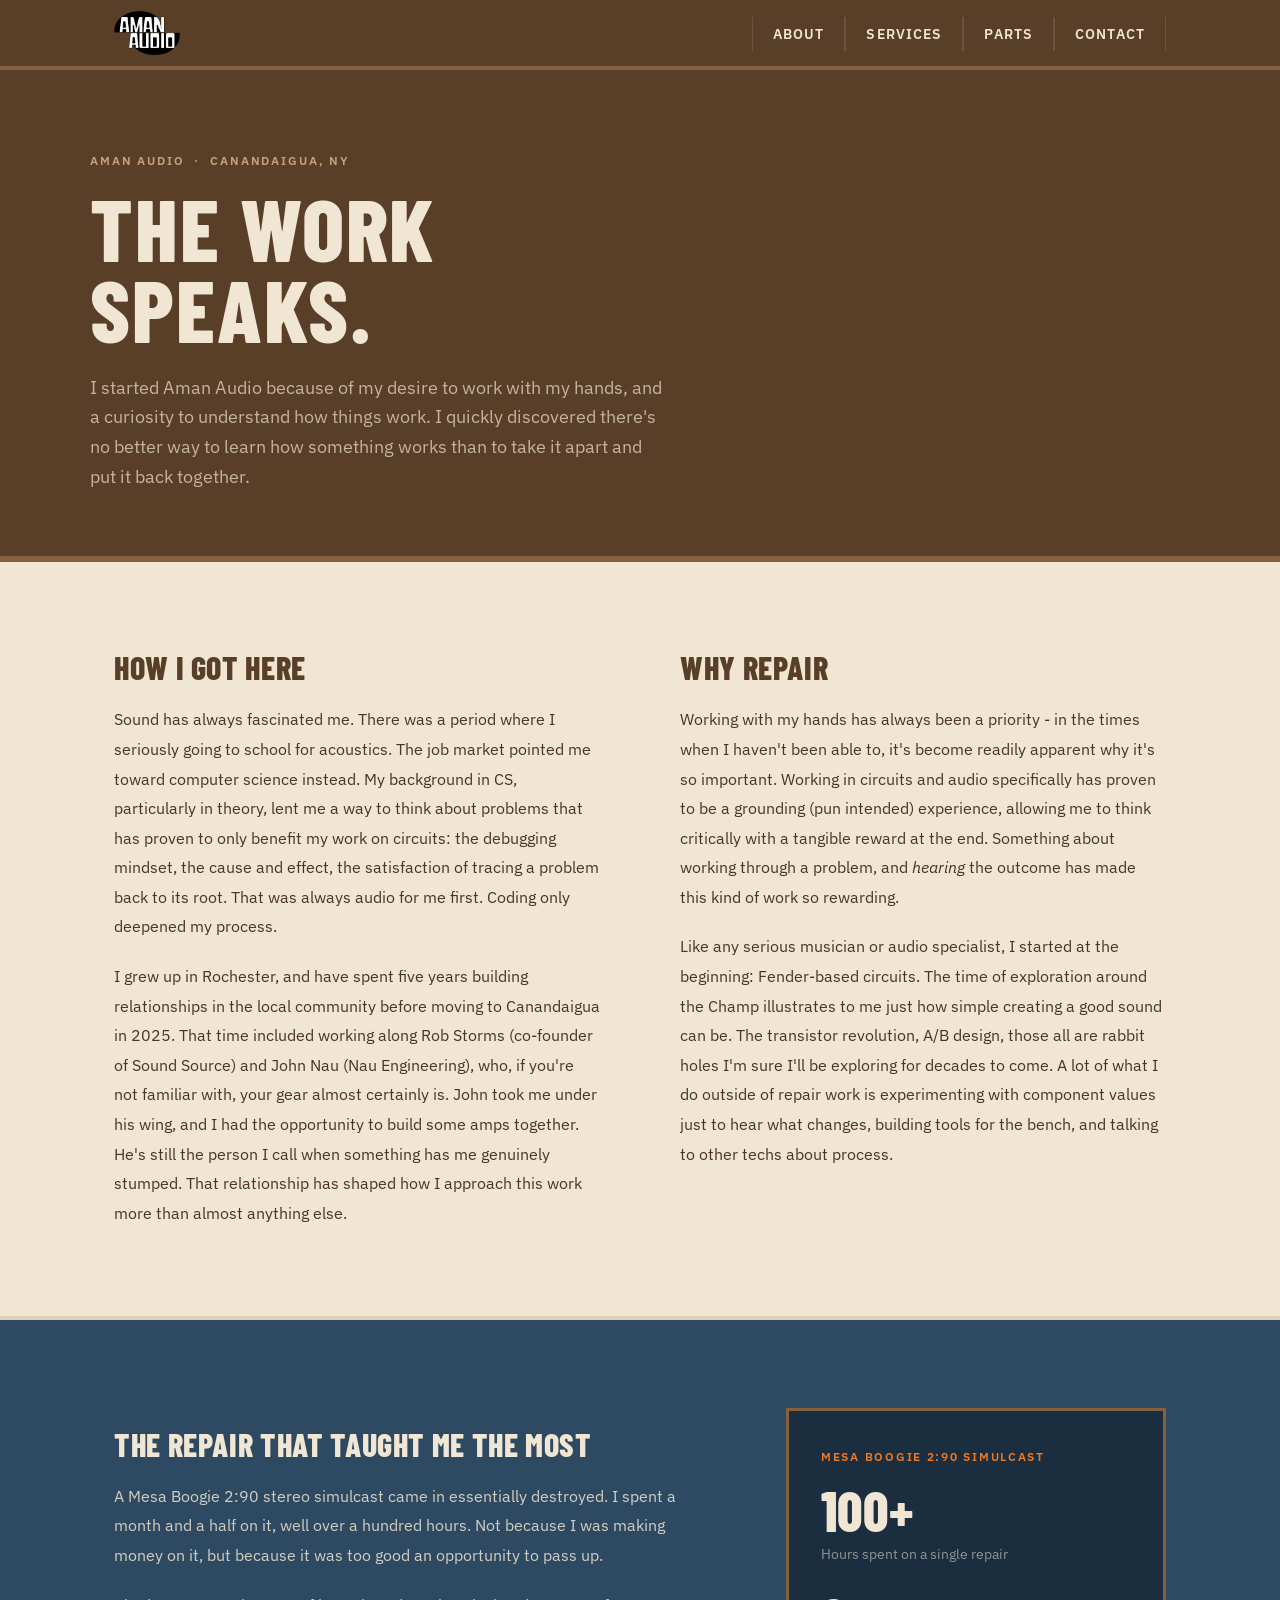
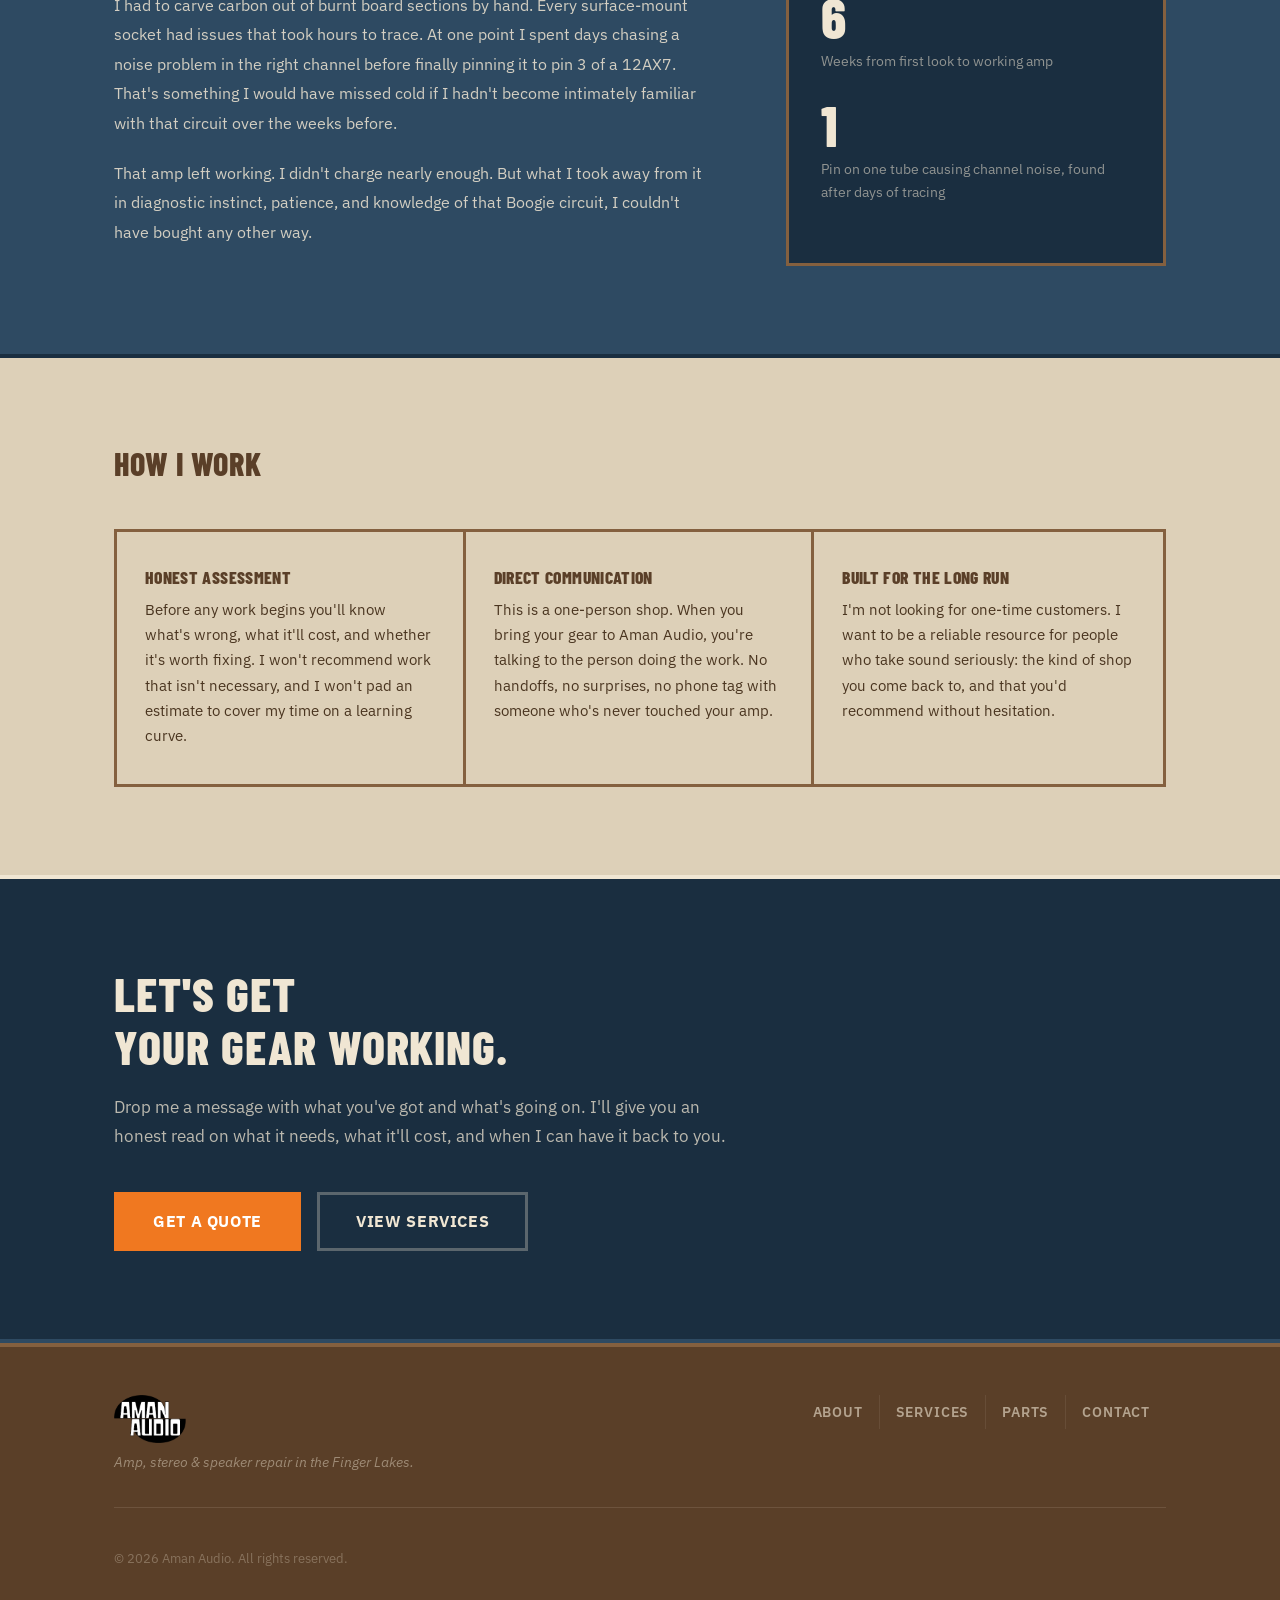
==== commit a1ca606b: "Add stereo/speaker focus, hero photo, and social previews - Give hi-fi equal billing: new Stereo & H" ====
--- a/about.html
+++ b/about.html
@@ -3,10 +3,26 @@
 <head>
   <meta charset="UTF-8" />
   <meta name="viewport" content="width=device-width, initial-scale=1.0" />
-  <title>About — Aman Audio | Canandaigua, NY</title>
-  <meta name="description" content="The story behind Aman Audio — amp repair, custom builds, and electronics work in Canandaigua, NY." />
+  <title>About | Aman Audio, Canandaigua, NY</title>
+  <meta name="description" content="The story behind Aman Audio: guitar amp, stereo, and speaker repair by one tech in Canandaigua, NY, serving Rochester and the Finger Lakes." />
 
   <link rel="canonical" href="https://amanaudio.com/about.html" />
+
+  <!-- Open Graph -->
+  <meta property="og:type" content="website" />
+  <meta property="og:site_name" content="Aman Audio" />
+  <meta property="og:title" content="About | Aman Audio, Canandaigua, NY" />
+  <meta property="og:description" content="The story behind Aman Audio: guitar amp, stereo, and speaker repair by one tech in Canandaigua, NY, serving Rochester and the Finger Lakes." />
+  <meta property="og:image" content="https://amanaudio.com/images/og-image.jpg" />
+  <meta property="og:image:width" content="1200" />
+  <meta property="og:image:height" content="630" />
+  <meta property="og:url" content="https://amanaudio.com/about.html" />
+
+  <!-- Twitter Card -->
+  <meta name="twitter:card" content="summary_large_image" />
+  <meta name="twitter:title" content="About | Aman Audio, Canandaigua, NY" />
+  <meta name="twitter:description" content="The story behind Aman Audio: guitar amp, stereo, and speaker repair by one tech in Canandaigua, NY, serving Rochester and the Finger Lakes." />
+  <meta name="twitter:image" content="https://amanaudio.com/images/og-image.jpg" />
   <link rel="preconnect" href="https://fonts.googleapis.com" />
   <link rel="preconnect" href="https://fonts.gstatic.com" crossorigin />
   <link href="https://fonts.googleapis.com/css2?family=Barlow+Condensed:wght@700;800&family=IBM+Plex+Sans:wght@400;500;600&display=swap" rel="stylesheet" />
@@ -260,7 +276,7 @@
   <!-- HEADER / NAV -->
   <header class="site-header" id="top">
     <nav class="nav-inner">
-      <a href="/" class="logo"><img src="logo-bw.png" alt="Aman Audio" class="logo-img" /></a>
+      <a href="/" class="logo"><img src="logos/logo-bw.png" alt="Aman Audio" class="logo-img" /></a>
       <button class="nav-toggle" aria-label="Toggle navigation" aria-expanded="false">
         <span></span><span></span><span></span>
       </button>
@@ -342,20 +358,20 @@
             <h2>The Repair That Taught Me the Most</h2>
             <p>
               A Mesa Boogie 2:90 stereo simulcast came in essentially destroyed. I spent
-              a month and a half on it — well over a hundred hours. Not because I was
+              a month and a half on it, well over a hundred hours. Not because I was
               making money on it, but because it was too good an opportunity to pass up.
             </p>
             <p>
               I had to carve carbon out of burnt board sections by hand. Every
               surface-mount socket had issues that took hours to trace. At one point
               I spent days chasing a noise problem in the right channel before finally
-              pinning it to pin 3 of a 12AX7 — something I would have missed cold if I
+              pinning it to pin 3 of a 12AX7. That's something I would have missed cold if I
               hadn't become intimately familiar with that circuit over the weeks before.
             </p>
             <p>
               That amp left working. I didn't charge nearly enough. But what I took away
-              from it — in diagnostic instinct, in patience, in knowledge of that Boogie
-              circuit — I couldn't have bought any other way.
+              from it in diagnostic instinct, patience, and knowledge of that Boogie
+              circuit, I couldn't have bought any other way.
             </p>
           </div>
           <div class="mesa-callout">
@@ -365,7 +381,7 @@
             <div class="mesa-callout-stat">6</div>
             <p class="mesa-callout-desc">Weeks from first look to working amp</p>
             <div class="mesa-callout-stat">1</div>
-            <p class="mesa-callout-desc">Pin on one tube causing channel noise — found after days of tracing</p>
+            <p class="mesa-callout-desc">Pin on one tube causing channel noise, found after days of tracing</p>
           </div>
         </div>
       </div>
@@ -388,7 +404,7 @@
             <h3>Direct Communication</h3>
             <p>
               This is a one-person shop. When you bring your gear to Aman Audio, you're
-              talking to the person doing the work — no handoffs, no surprises, no
+              talking to the person doing the work. No handoffs, no surprises, no
               phone tag with someone who's never touched your amp.
             </p>
           </div>
@@ -396,7 +412,7 @@
             <h3>Built for the Long Run</h3>
             <p>
               I'm not looking for one-time customers. I want to be a reliable resource
-              for people who take sound seriously — the kind of shop you come back to,
+              for people who take sound seriously: the kind of shop you come back to,
               and that you'd recommend without hesitation.
             </p>
           </div>
@@ -430,9 +446,9 @@
       <div class="footer-inner">
         <div class="footer-brand">
           <a href="/" class="logo">
-            <img src="logo-bw.png" alt="Aman Audio" class="logo-img footer-logo-img" />
+            <img src="logos/logo-bw.png" alt="Aman Audio" class="logo-img footer-logo-img" />
           </a>
-          <p class="footer-tagline">From bench to stage — done right.</p>
+          <p class="footer-tagline">Amp, stereo &amp; speaker repair in the Finger Lakes.</p>
         </div>
         <nav class="footer-nav" aria-label="Footer navigation">
           <a href="/about.html">About</a>
--- a/style.css
+++ b/style.css
@@ -2,12 +2,12 @@
    DESIGN SYSTEM
    =========================== */
 :root {
-  --brown:       #6f5037;   /* anchor brown */
-  --brown-dark:  #3d2a17;   /* deep brown — header, footer */
-  --brown-light: #9a7450;   /* lighter brown for accents */
+  --brown:       #84603f;   /* anchor brown */
+  --brown-dark:  #5a3f28;   /* deep brown: header, footer */
+  --brown-light: #c9a27a;   /* lighter brown for accents */
   --blue:        #658fab;   /* dusty blue */
-  --blue-dark:   #2e4a62;   /* deep blue — dark sections */
-  --blue-deeper: #1a2e40;   /* very deep blue — contact */
+  --blue-dark:   #2e4a62;   /* deep blue: dark sections */
+  --blue-deeper: #1a2e40;   /* very deep blue: contact */
   --amber:       #f07820;   /* CTA / highlight */
   --cream:       #f0e6d3;   /* light section bg */
   --cream-dark:  #ddd0b8;   /* alternate light bg */
@@ -219,9 +219,14 @@
   min-height: 88vh;
   display: flex;
   align-items: center;
-  background: var(--brown-dark);
+  background:
+    linear-gradient(90deg, rgba(58, 40, 25, 0.94) 0%, rgba(58, 40, 25, 0.82) 45%, rgba(58, 40, 25, 0.45) 100%),
+    url("images/hero-bench.jpg") center / cover no-repeat,
+    var(--brown-dark);
   border-bottom: 6px solid var(--brown);
   padding: 6rem 1.5rem;
+  /* line hero text up with the 1100px .container used everywhere else */
+  padding-left: max(1.5rem, calc((100% - 1100px) / 2 + 1.5rem));
 }
 
 .hero-content {
@@ -230,17 +235,11 @@
   max-width: 720px;
 }
 
-.hero-logo {
-  height: clamp(56px, 8vw, 88px);
-  width: auto;
-  margin-bottom: 0;
-}
-
 .hero-rule {
   width: 100%;
   height: 5px;
   background: var(--amber);
-  margin: 1.75rem 0 2rem;
+  margin: 0 0 2rem;
 }
 
 .hero-location {
@@ -298,7 +297,7 @@
 }
 
 /* ===========================
-   SERVICES — cream block
+   SERVICES: cream block
    =========================== */
 .services {
   background: var(--cream);
@@ -361,7 +360,7 @@
 }
 
 /* ===========================
-   ABOUT — blue block
+   ABOUT: blue block
    =========================== */
 .about {
   background: var(--blue-dark);
@@ -371,7 +370,7 @@
 
 .about-grid {
   display: grid;
-  grid-template-columns: 1fr 340px;
+  grid-template-columns: 1fr 400px;
   gap: 5rem;
   align-items: center;
 }
@@ -386,92 +385,27 @@
   line-height: 1.8;
 }
 
-.about-accent-inner {
-  background: var(--blue-deeper);
+.about-photo {
   border: 3px solid var(--brown);
-  padding: 2.5rem 2rem;
-  position: relative;
-}
-
-.about-accent-inner::before {
-  content: '\201C';
-  position: absolute;
-  top: -1rem;
-  left: 1.5rem;
-  font-family: Georgia, serif;
-  font-size: 5rem;
-  color: var(--brown);
-  line-height: 1;
-}
-
-.about-quote {
-  font-family: var(--font-body);
-  font-style: italic;
-  font-size: 1.15rem;
-  color: var(--cream);
-  line-height: 1.55;
-  margin-bottom: 1rem;
-}
-
-.about-attr {
+  display: block;
+  width: 100%;
+  height: auto;
+}
+
+.about-photo-caption {
+  margin-top: 0.75rem;
   font-size: 0.82rem;
+  color: var(--cream);
+  opacity: 0.6;
+}
+
+.about-text a {
   color: var(--amber);
-  letter-spacing: 0.06em;
-  text-transform: uppercase;
   font-weight: 600;
 }
 
 /* ===========================
-   WHY AMAN AUDIO — cream-dark block
-   =========================== */
-.why {
-  background: var(--cream-dark);
-  padding: 5.5rem 0;
-  border-bottom: 4px solid var(--cream);
-}
-
-.why .section-title { color: var(--brown-dark); }
-
-.why-grid {
-  display: grid;
-  grid-template-columns: repeat(4, 1fr);
-  gap: 0;
-  margin-top: 3rem;
-  border: 3px solid var(--brown);
-}
-
-.why-item {
-  text-align: center;
-  padding: 2rem 1.5rem;
-  border-right: 3px solid var(--brown);
-}
-
-.why-item:last-child {
-  border-right: none;
-}
-
-.why-icon {
-  width: 44px;
-  height: 44px;
-  margin: 0 auto 1.25rem;
-  color: var(--brown);
-}
-
-.why-item h3 {
-  font-family: var(--font-heading);
-  font-size: 1.1rem;
-  color: var(--brown-dark);
-  margin-bottom: 0.5rem;
-}
-
-.why-item p {
-  color: var(--text-mid);
-  font-size: 0.91rem;
-  line-height: 1.7;
-}
-
-/* ===========================
-   CONTACT — deep blue block
+   CONTACT: deep blue block
    =========================== */
 .contact {
   background: var(--blue-deeper);
@@ -587,7 +521,7 @@
 }
 
 /* ===========================
-   FOOTER — brown-dark block
+   FOOTER: brown-dark block
    =========================== */
 .site-footer {
   background: var(--brown-dark);
@@ -665,14 +599,6 @@
   .service-card:nth-child(2) { border-right: none; }
   .service-card:nth-child(3) { border-right: 3px solid var(--brown); border-top: 3px solid var(--brown); }
   .service-card:nth-child(4) { border-right: none; border-top: 3px solid var(--brown); }
-
-  .why-grid {
-    grid-template-columns: 1fr 1fr;
-  }
-
-  .why-item:nth-child(2) { border-right: none; }
-  .why-item:nth-child(3) { border-right: 3px solid var(--brown); border-top: 3px solid var(--brown); }
-  .why-item:nth-child(4) { border-right: none; border-top: 3px solid var(--brown); }
 
   .about-grid {
     grid-template-columns: 1fr;
@@ -725,7 +651,6 @@
 
   .services,
   .about,
-  .why,
   .contact {
     padding: 4rem 0;
   }
@@ -744,19 +669,6 @@
   /* Reset nth-child overrides at mobile */
   .service-card:nth-child(3) { border-top: none; }
 
-  .why-grid {
-    grid-template-columns: 1fr;
-  }
-
-  .why-item {
-    border-right: none;
-    border-bottom: 3px solid var(--brown);
-  }
-
-  .why-item:last-child { border-bottom: none; }
-
-  .why-item:nth-child(3) { border-top: none; }
-
   .contact-form { padding: 1.75rem; }
 
   .footer-inner {
